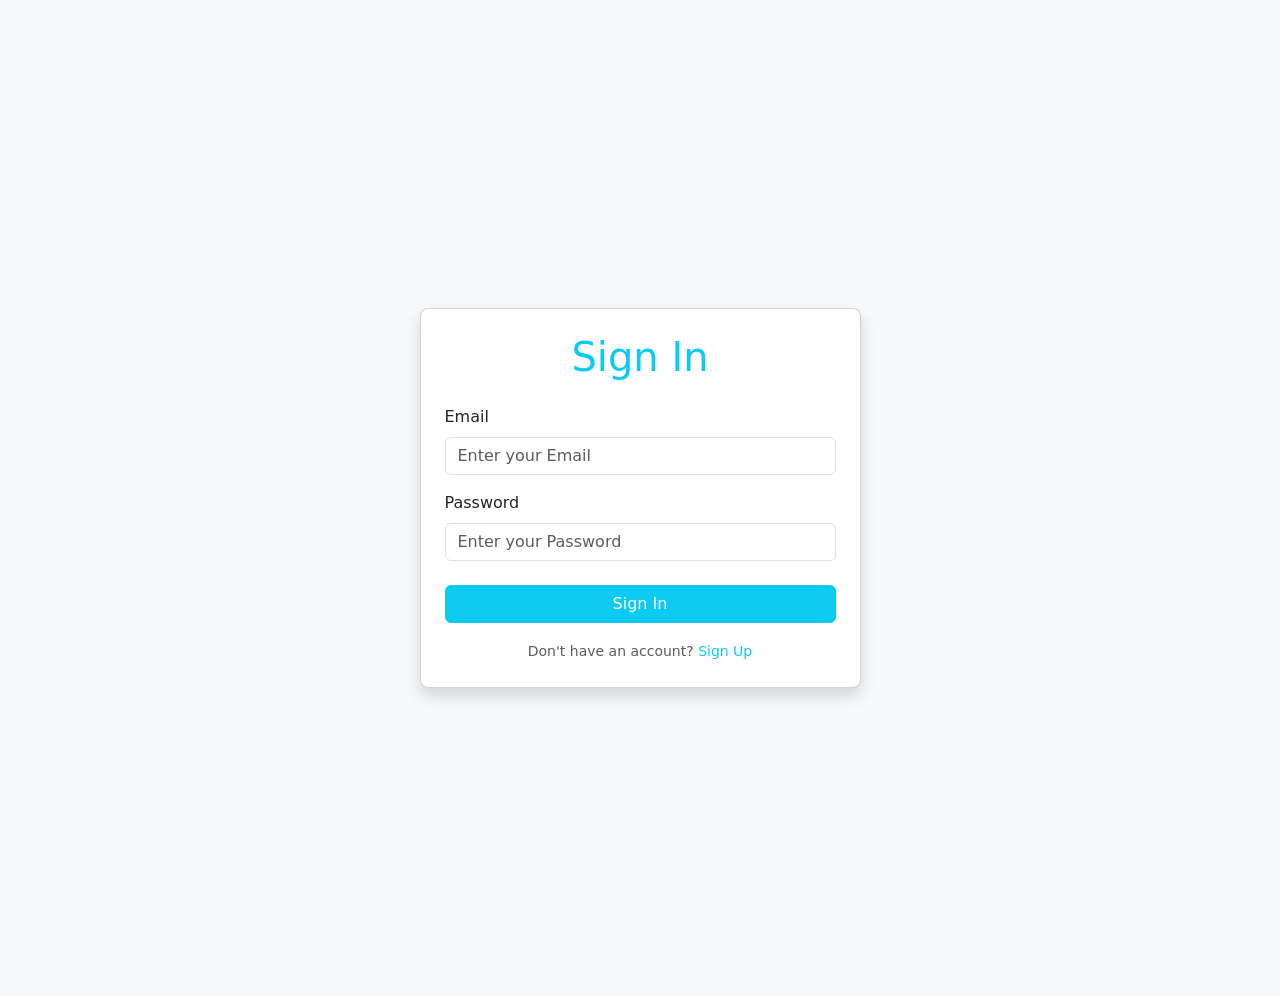
==== signin.html @ 4cee8571 "Add files via upload" ====
<!DOCTYPE html>
<html lang="en" dir="ltr">

<head>
    <meta charset="UTF-8">
    <meta name="viewport" content="width=device-width, initial-scale=1.0">
    <title>Sign In</title>
    <!-- Bootstrap 5 CSS -->
    <link href="https://cdn.jsdelivr.net/npm/bootstrap@5.3.3/dist/css/bootstrap.min.css" rel="stylesheet">
</head>

<body class="bg-light d-flex align-items-center justify-content-center min-vh-100 py-5">

    <div class="container d-flex align-items-center justify-content-center min-vh-100">
        <div class="row justify-content-center w-100">
            <div class="col-12 col-sm-10 col-md-8 col-lg-5">
                <div class="card shadow rounded-3 p-4">
                    <h1 class="text-center text-info mb-4">Sign In</h1>

                    <form id="loginForm" novalidate>
                        <!-- Email Input -->
                        <div class="mb-3">
                            <label for="email" class="form-label">Email</label>
                            <input type="email" class="form-control" placeholder="Enter your Email" required id="email">
                        </div>

                      
                        <div class="mb-3">
                            <label for="password" class="form-label">Password</label>
                            <input type="password" class="form-control" placeholder="Enter your Password" required
                                id="password">
                        </div>

                       
                        <p id="errorMsg" class="text-danger small mt-2 mb-0 text-center"></p>

                       
                        <div class="d-grid mt-4">
                            <button type="submit" class="btn btn-info text-white">Sign In</button>
                        </div>

                     
                        <div class="text-center mt-3">
                            <small class="text-muted">Don't have an account? <a href="signup.html"
                                    class="text-info text-decoration-none">Sign Up</a></small>
                        </div>
                    </form>
                </div>
            </div>
        </div>
    </div>

    <!-- Bootstrap 5 JS Bundle -->
    <script src="https://cdn.jsdelivr.net/npm/bootstrap@5.3.3/dist/js/bootstrap.bundle.min.js"></script>
    <script src="signin.js"></script>
</body>

</html>
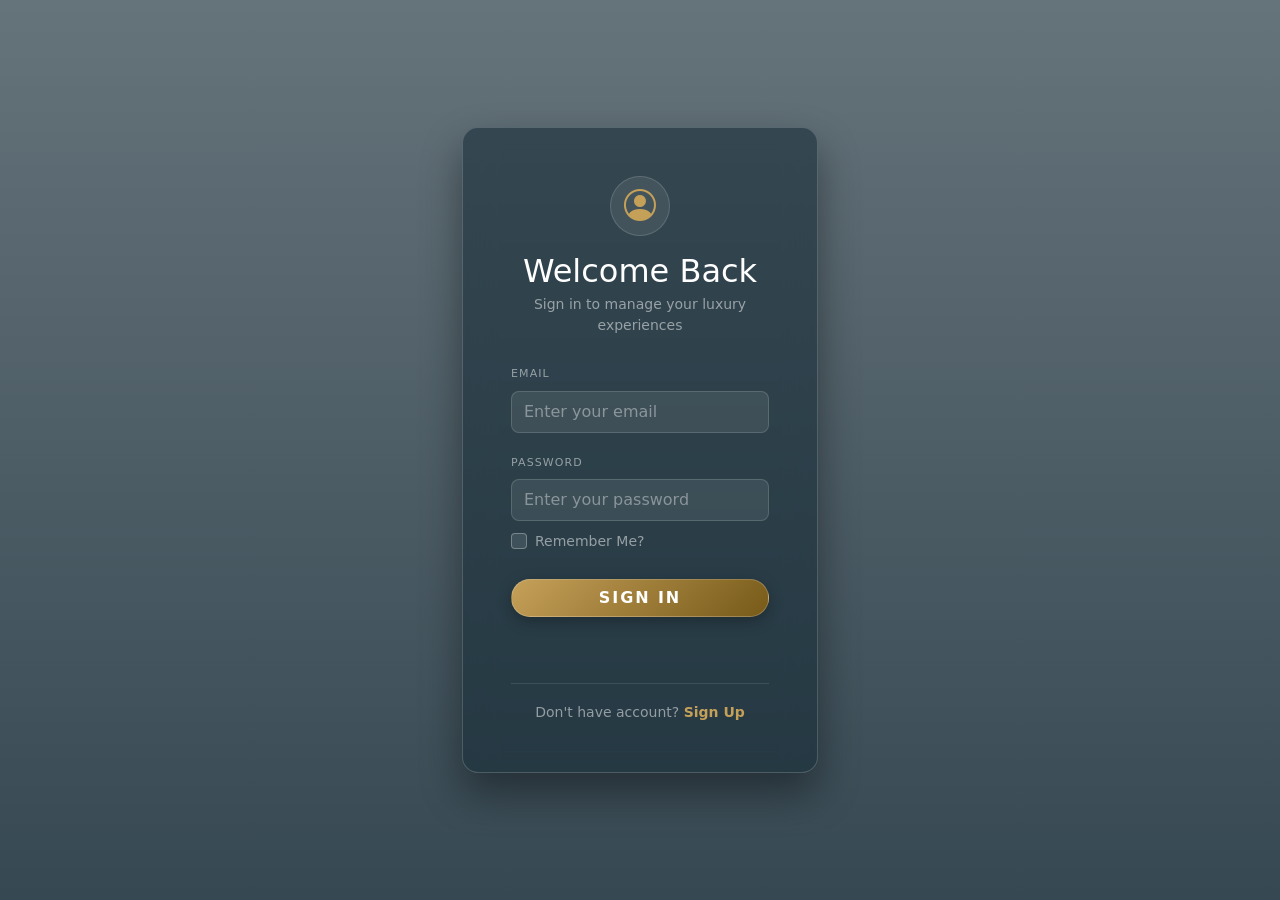
==== commit 622a8d51: "Update some files and add new one" ====
--- a/signin.html
+++ b/signin.html
@@ -1,58 +1,50 @@
 <!DOCTYPE html>
-<html lang="en" dir="ltr">
-
+<html>
 <head>
     <meta charset="UTF-8">
     <meta name="viewport" content="width=device-width, initial-scale=1.0">
-    <title>Sign In</title>
-    <!-- Bootstrap 5 CSS -->
+    <title>Sign In | Egypt Heritage</title>
     <link href="https://cdn.jsdelivr.net/npm/bootstrap@5.3.3/dist/css/bootstrap.min.css" rel="stylesheet">
+    <link
+        href="https://fonts.googleapis.com/css2?family=Playfair+Display:wght@600;700&family=Inter:wght@400;500;600&display=swap"
+        rel="stylesheet">
+    <link rel="stylesheet" href="https://cdn.jsdelivr.net/npm/bootstrap-icons@1.11.1/font/bootstrap-icons.css">
+    <link rel="stylesheet" href="signin.css">
 </head>
-
-<body class="bg-light d-flex align-items-center justify-content-center min-vh-100 py-5">
-
-    <div class="container d-flex align-items-center justify-content-center min-vh-100">
-        <div class="row justify-content-center w-100">
-            <div class="col-12 col-sm-10 col-md-8 col-lg-5">
-                <div class="card shadow rounded-3 p-4">
-                    <h1 class="text-center text-info mb-4">Sign In</h1>
-
-                    <form id="loginForm" novalidate>
-                        <!-- Email Input -->
-                        <div class="mb-3">
-                            <label for="email" class="form-label">Email</label>
-                            <input type="email" class="form-control" placeholder="Enter your Email" required id="email">
+<body class="signin-page min-vh-100 d-flex justify-content-center align-items-center py-5">
+    <section class="container">
+        <div class="row justify-content-center">
+            <div class="col-12 col-sm-10 col-md-6 col-lg-4">
+                <div class="glass-card p-4 p-sm-5 rounded-4 text-center">
+                    <div class="glass-icon-box mx-auto mb-3">
+                        <i class="bi bi-person-circle fs-2 text-gold"></i>
+                    </div>
+                    <h2 class="font-headline headline-sm text-white mb-1">Welcome Back</h2>
+                    <p class="text-white-50 small mb-4">Sign in to manage your luxury experiences</p>
+                    <form id="loginForm" class="d-flex flex-column gap-3 text-start">
+                        <div>
+                            <label for="email" class="form-label label-md text-uppercase text-white-50" style="font-size: 11px; letter-spacing: 0.1em;">Email</label>
+                            <input type="email" name="email" id="email" class="form-control glass-input py-2 fs-6" placeholder="Enter your email" required>
                         </div>
-
-                      
-                        <div class="mb-3">
-                            <label for="password" class="form-label">Password</label>
-                            <input type="password" class="form-control" placeholder="Enter your Password" required
-                                id="password">
+                        <div>
+                            <label for="pass" class="form-label label-md text-uppercase text-white-50" style="font-size: 11px; letter-spacing: 0.1em;">Password</label>
+                            <input type="password" name="pass" id="pass" class="form-control glass-input py-2 fs-6 mb-2" placeholder="Enter your password" required>
+                            <div class="form-check">
+                                <input class="form-check-input custom-checkbox" type="checkbox" name="rem" id="rem">
+                                <label class="form-check-label text-white-50 small" for="rem">Remember Me?</label>
+                            </div>
                         </div>
-
-                       
-                        <p id="errorMsg" class="text-danger small mt-2 mb-0 text-center"></p>
-
-                       
-                        <div class="d-grid mt-4">
-                            <button type="submit" class="btn btn-info text-white">Sign In</button>
-                        </div>
-
-                     
-                        <div class="text-center mt-3">
-                            <small class="text-muted">Don't have an account? <a href="signup.html"
-                                    class="text-info text-decoration-none">Sign Up</a></small>
-                        </div>
+                        <button type="submit"class="btn btn-luxury-gold w-100 py-2.5 rounded-pill text-uppercase mt-2">Sign In</button>
                     </form>
+                    <div class="mt-4 pt-3 border-top border-white border-opacity-10">
+                        <span class="text-white-50 small">Don't have account? </span>
+                        <a href="signup.html" class="text-gold fw-semibold text-decoration-none hover-gold small">Sign Up</a>
+                    </div>
                 </div>
             </div>
         </div>
-    </div>
-
-    <!-- Bootstrap 5 JS Bundle -->
+    </section>
     <script src="https://cdn.jsdelivr.net/npm/bootstrap@5.3.3/dist/js/bootstrap.bundle.min.js"></script>
     <script src="signin.js"></script>
 </body>
-
 </html>
--- a/signin.css
+++ b/signin.css
@@ -0,0 +1,77 @@
+.signin-page {
+    background: linear-gradient(rgba(19, 40, 52, 0.65), rgba(19, 40, 52, 0.85)), 
+                url('https://images.unsplash.com/photo-1568322445389-f64ac2515020?auto=format&fit=crop&w=1600&q=80') center/cover no-repeat fixed;
+    position: relative;
+}
+
+.glass-card {
+    background: rgba(19, 40, 52, 0.55);
+    backdrop-filter: blur(16px);
+    -webkit-backdrop-filter: blur(16px);
+    border: 1px solid rgba(255, 255, 255, 0.18);
+    box-shadow: 0 20px 40px rgba(0, 0, 0, 0.4);
+}
+
+.glass-icon-box {
+    width: 60px;
+    height: 60px;
+    border-radius: 50%;
+    background: rgba(255, 255, 255, 0.08);
+    border: 1px solid rgba(255, 255, 255, 0.15);
+    display: flex;
+    align-items: center;
+    justify-content: center;
+}
+
+.text-gold {
+    color: #c5a059 !important;
+}
+
+.glass-input {
+    background: rgba(255, 255, 255, 0.08) !important;
+    border: 1px solid rgba(255, 255, 255, 0.15) !important;
+    color: #ffffff !important;
+    border-radius: 8px;
+    transition: all 0.3s ease;
+}
+
+.glass-input::placeholder {
+    color: rgba(255, 255, 255, 0.4) !important;
+}
+
+.glass-input:focus {
+    background: rgba(255, 255, 255, 0.12) !important;
+    border-color: #c5a059 !important;
+    box-shadow: 0 0 10px rgba(197, 160, 89, 0.3) !important;
+    outline: none;
+}
+
+.custom-checkbox {
+    background-color: rgba(255, 255, 255, 0.1);
+    border-color: rgba(255, 255, 255, 0.3);
+}
+
+.custom-checkbox:checked {
+    background-color: #775a19;
+    border-color: #775a19;
+}
+
+.custom-checkbox:focus {
+    box-shadow: none;
+}
+
+.glass-card .btn-luxury-gold {
+    background: linear-gradient(135deg, #c5a059 0%, #775a19 100%) !important;
+    color: #ffffff !important;
+    font-weight: 600;
+    letter-spacing: 0.12em;
+    border: 1px solid rgba(255, 255, 255, 0.2) !important;
+    box-shadow: 0 4px 15px rgba(0, 0, 0, 0.3) !important;
+    transition: all 0.3s ease;
+}
+
+.glass-card .btn-luxury-gold:hover {
+    background: linear-gradient(135deg, #d4af37 0%, #8a6a21 100%) !important;
+    box-shadow: 0 6px 20px rgba(197, 160, 89, 0.4) !important;
+    transform: translateY(-2px);
+}
